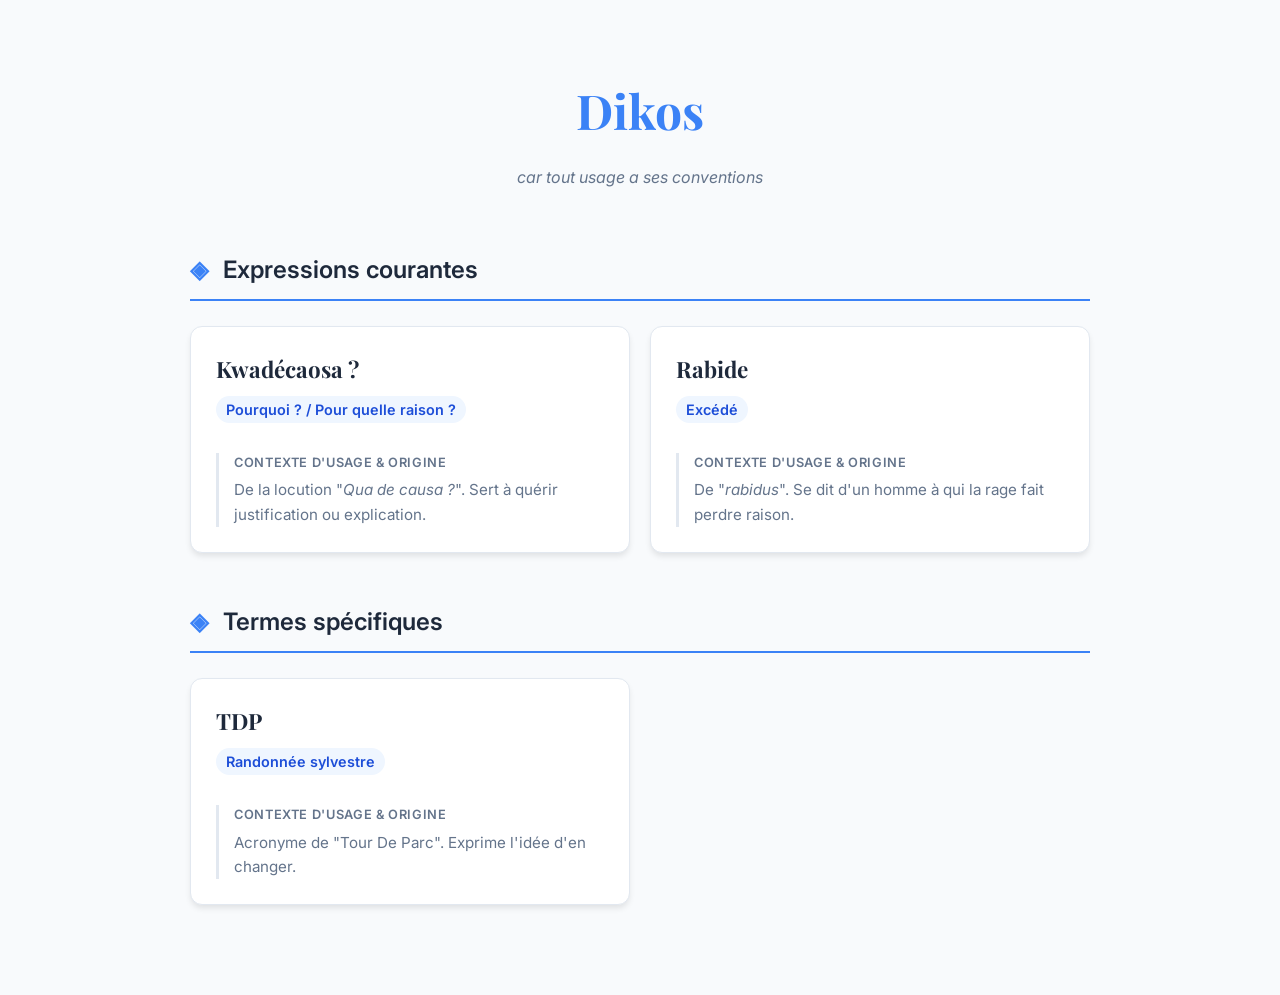
==== Dikos.html @ 9bad60e7 "Add files via upload" ====
<!DOCTYPE html>
<html lang="fr">
<head>
    <meta charset="UTF-8">
    <meta name="viewport" content="width=device-width, initial-scale=1.0">
    <title>Dikos en ligne</title>
    <link href="https://fonts.googleapis.com/css2?family=Inter:wght@300;400;600&family=Playfair+Display:ital,wght@0,700;1,700&display=swap" rel="stylesheet">
    <style>
        :root {
            --bg-color: #f8fafc;
            --card-bg: #ffffff;
            --text-main: #1e293b;
            --text-muted: #64748b;
            --accent: #3b82f6;
            --border: #e2e8f0;
            --shadow: 0 4px 6px -1px rgb(0 0 0 / 0.1);
        }

        body {
            font-family: 'Inter', sans-serif;
            background-color: var(--bg-color);
            color: var(--text-main);
            line-height: 1.6;
            margin: 0;
            padding: 40px 20px;
        }

        .container {
            max-width: 900px;
            margin: 0 auto;
        }

        header {
            text-align: center;
            margin-bottom: 60px;
        }

        h1 {
            font-family: 'Playfair Display', serif;
            font-size: 3rem;
            margin-bottom: 10px;
            color: var(--accent);
        }

        .subtitle {
            color: var(--text-muted);
            font-style: italic;
        }

        /* Styles des sections par thèmes */
        .theme-section {
            margin-bottom: 50px;
        }

        .theme-title {
            display: flex;
            align-items: center;
            font-size: 1.5rem;
            font-weight: 600;
            border-bottom: 2px solid var(--accent);
            padding-bottom: 10px;
            margin-bottom: 25px;
        }

        .theme-title::before {
            content: "◈";
            margin-right: 15px;
            color: var(--accent);
        }

        /* Grille des expressions */
        .grid {
            display: grid;
            grid-template-columns: repeat(auto-fill, minmax(400px, 1fr));
            gap: 20px;
        }

        @media (max-width: 600px) {
            .grid { grid-template-columns: 1fr; }
        }

        /* Carte d'expression */
        .card {
            background: var(--card-bg);
            padding: 25px;
            border-radius: 12px;
            border: 1px solid var(--border);
            box-shadow: var(--shadow);
            transition: transform 0.2s ease;
        }

        .card:hover {
            transform: translateY(-3px);
        }

        .expression {
            font-family: 'Playfair Display', serif;
            font-size: 1.4rem;
            font-weight: bold;
            display: block;
            margin-bottom: 8px;
        }

        .meaning {
            display: inline-block;
            background: #eff6ff;
            color: #1d4ed8;
            padding: 2px 10px;
            border-radius: 20px;
            font-size: 0.9rem;
            font-weight: 600;
            margin-bottom: 15px;
        }

        .context {
            font-size: 0.95rem;
            color: var(--text-muted);
            border-left: 3px solid var(--border);
            padding-left: 15px;
            margin-top: 15px;
        }

        .context-label {
            font-weight: 600;
            font-size: 0.8rem;
            text-transform: uppercase;
            letter-spacing: 0.05em;
            display: block;
            margin-bottom: 5px;
        }
    </style>
</head>
<body>

<div class="container">
    <header>
        <h1>Dikos</h1>
        <p class="subtitle">car tout usage a ses conventions</p>
    </header>

    <section class="theme-section">
        <h2 class="theme-title">Expressions courantes</h2>
        
        <div class="grid">
            <article class="card">
                <span class="expression">Kwadécaosa ?</span>
                <span class="meaning">Pourquoi ? / Pour quelle raison ?</span>
                <div class="context">
                    <span class="context-label">Contexte d'usage & origine</span>
                    De la locution "<i>Qua de causa ?</i>". Sert à quérir justification ou explication.
                </div>
            </article>

            <article class="card">
                <span class="expression">Rabide</span>
                <span class="meaning">Excédé</span>
                <div class="context">
                    <span class="context-label">Contexte d'usage & origine</span>
                    De "<i>rabidus</i>". Se dit d'un homme à qui la rage fait perdre raison.
                </div>
            </article>
        </div>
    </section>

    <section class="theme-section">
        <h2 class="theme-title">Termes spécifiques</h2>
        
        <div class="grid">
            <article class="card">
                <span class="expression">TDP</span>
                <span class="meaning">Randonnée sylvestre</span>
                <div class="context">
                    <span class="context-label">Contexte d'usage & origine</span>
                    Acronyme de "Tour De Parc". Exprime l'idée d'en changer.
                </div>
            </article>
        </div>
    </section>

</div>

</body>
</html>
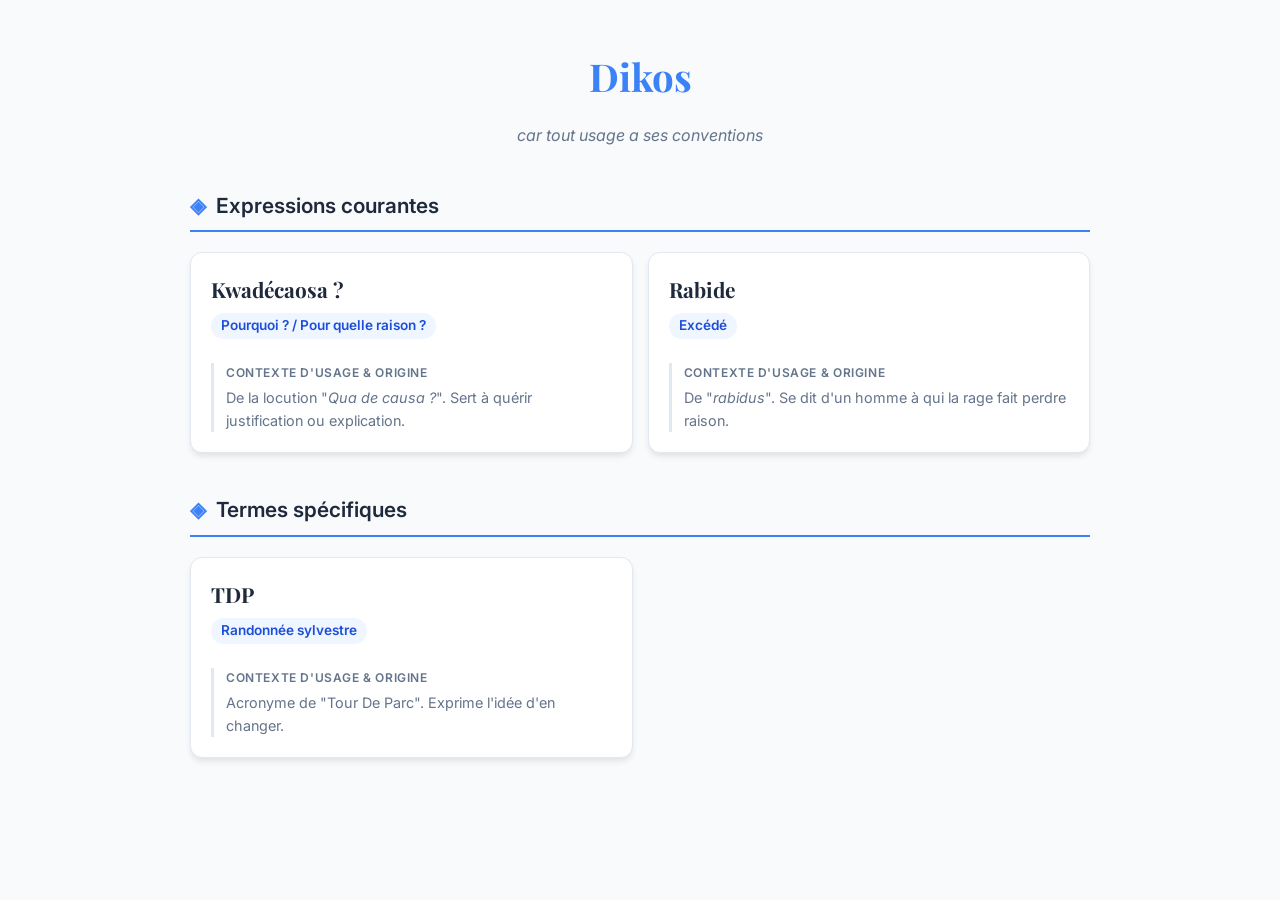
==== commit de91eea5: "Update Dikos.html" ====
--- a/Dikos.html
+++ b/Dikos.html
@@ -22,7 +22,7 @@
             color: var(--text-main);
             line-height: 1.6;
             margin: 0;
-            padding: 40px 20px;
+            padding: 20px 12px;
         }
 
         .container {
@@ -32,57 +32,57 @@
 
         header {
             text-align: center;
-            margin-bottom: 60px;
+            margin-bottom: 40px;
         }
 
         h1 {
             font-family: 'Playfair Display', serif;
-            font-size: 3rem;
-            margin-bottom: 10px;
+            font-size: 2.4rem;
+            margin-bottom: 8px;
             color: var(--accent);
         }
 
         .subtitle {
             color: var(--text-muted);
             font-style: italic;
+            font-size: 1rem;
         }
 
-        /* Styles des sections par thèmes */
         .theme-section {
-            margin-bottom: 50px;
+            margin-bottom: 40px;
         }
 
         .theme-title {
             display: flex;
             align-items: center;
-            font-size: 1.5rem;
+            font-size: 1.3rem;
             font-weight: 600;
             border-bottom: 2px solid var(--accent);
-            padding-bottom: 10px;
-            margin-bottom: 25px;
+            padding-bottom: 8px;
+            margin-bottom: 20px;
         }
 
         .theme-title::before {
             content: "◈";
-            margin-right: 15px;
+            margin-right: 10px;
             color: var(--accent);
         }
 
-        /* Grille des expressions */
         .grid {
             display: grid;
-            grid-template-columns: repeat(auto-fill, minmax(400px, 1fr));
-            gap: 20px;
+            grid-template-columns: 1fr;
+            gap: 15px;
         }
 
-        @media (max-width: 600px) {
-            .grid { grid-template-columns: 1fr; }
+        @media (min-width: 600px) {
+            .grid {
+                grid-template-columns: repeat(auto-fill, minmax(350px, 1fr));
+            }
         }
 
-        /* Carte d'expression */
         .card {
             background: var(--card-bg);
-            padding: 25px;
+            padding: 20px;
             border-radius: 12px;
             border: 1px solid var(--border);
             box-shadow: var(--shadow);
@@ -95,10 +95,10 @@
 
         .expression {
             font-family: 'Playfair Display', serif;
-            font-size: 1.4rem;
+            font-size: 1.3rem;
             font-weight: bold;
             display: block;
-            margin-bottom: 8px;
+            margin-bottom: 6px;
         }
 
         .meaning {
@@ -107,26 +107,26 @@
             color: #1d4ed8;
             padding: 2px 10px;
             border-radius: 20px;
-            font-size: 0.9rem;
+            font-size: 0.85rem;
             font-weight: 600;
-            margin-bottom: 15px;
+            margin-bottom: 12px;
         }
 
         .context {
-            font-size: 0.95rem;
+            font-size: 0.9rem;
             color: var(--text-muted);
             border-left: 3px solid var(--border);
-            padding-left: 15px;
-            margin-top: 15px;
+            padding-left: 12px;
+            margin-top: 12px;
         }
 
         .context-label {
             font-weight: 600;
-            font-size: 0.8rem;
+            font-size: 0.75rem;
             text-transform: uppercase;
             letter-spacing: 0.05em;
             display: block;
-            margin-bottom: 5px;
+            margin-bottom: 4px;
         }
     </style>
 </head>
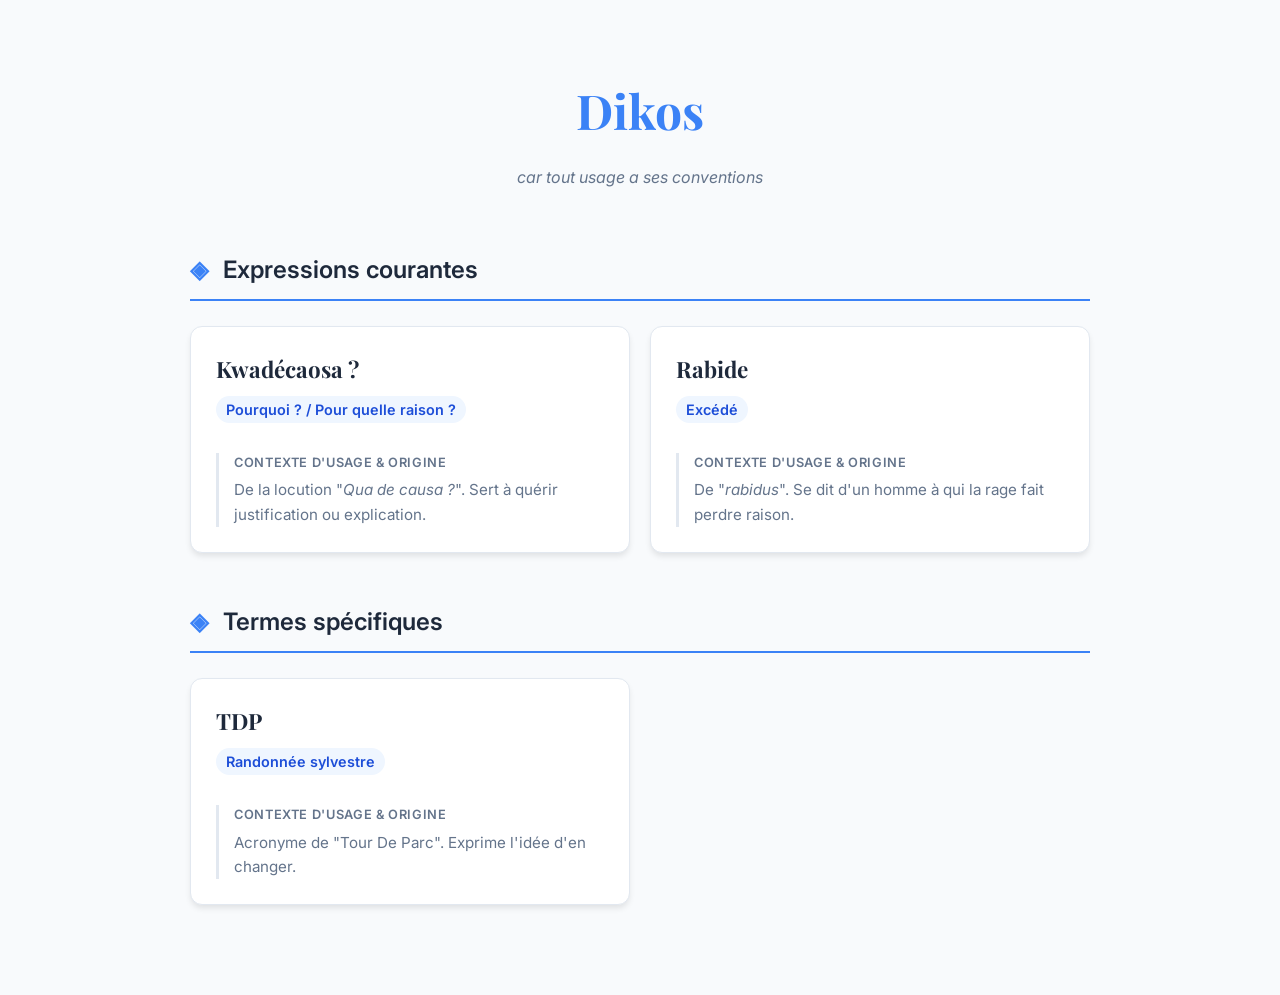
==== commit 067fc822: "Update Dikos.html" ====
--- a/Dikos.html
+++ b/Dikos.html
@@ -22,7 +22,7 @@
             color: var(--text-main);
             line-height: 1.6;
             margin: 0;
-            padding: 20px 12px;
+            padding: 40px 20px;
         }
 
         .container {
@@ -32,57 +32,57 @@
 
         header {
             text-align: center;
-            margin-bottom: 40px;
+            margin-bottom: 60px;
         }
 
         h1 {
             font-family: 'Playfair Display', serif;
-            font-size: 2.4rem;
-            margin-bottom: 8px;
+            font-size: 3rem;
+            margin-bottom: 10px;
             color: var(--accent);
         }
 
         .subtitle {
             color: var(--text-muted);
             font-style: italic;
-            font-size: 1rem;
         }
 
+        /* Styles des sections par thèmes */
         .theme-section {
-            margin-bottom: 40px;
+            margin-bottom: 50px;
         }
 
         .theme-title {
             display: flex;
             align-items: center;
-            font-size: 1.3rem;
+            font-size: 1.5rem;
             font-weight: 600;
             border-bottom: 2px solid var(--accent);
-            padding-bottom: 8px;
-            margin-bottom: 20px;
+            padding-bottom: 10px;
+            margin-bottom: 25px;
         }
 
         .theme-title::before {
             content: "◈";
-            margin-right: 10px;
+            margin-right: 15px;
             color: var(--accent);
         }
 
+        /* Grille des expressions */
         .grid {
             display: grid;
-            grid-template-columns: 1fr;
-            gap: 15px;
+            grid-template-columns: repeat(auto-fill, minmax(400px, 1fr));
+            gap: 20px;
         }
 
-        @media (min-width: 600px) {
-            .grid {
-                grid-template-columns: repeat(auto-fill, minmax(350px, 1fr));
-            }
+        @media (max-width: 600px) {
+            .grid { grid-template-columns: 1fr; }
         }
 
+        /* Carte d'expression */
         .card {
             background: var(--card-bg);
-            padding: 20px;
+            padding: 25px;
             border-radius: 12px;
             border: 1px solid var(--border);
             box-shadow: var(--shadow);
@@ -95,10 +95,10 @@
 
         .expression {
             font-family: 'Playfair Display', serif;
-            font-size: 1.3rem;
+            font-size: 1.4rem;
             font-weight: bold;
             display: block;
-            margin-bottom: 6px;
+            margin-bottom: 8px;
         }
 
         .meaning {
@@ -107,26 +107,26 @@
             color: #1d4ed8;
             padding: 2px 10px;
             border-radius: 20px;
-            font-size: 0.85rem;
+            font-size: 0.9rem;
             font-weight: 600;
-            margin-bottom: 12px;
+            margin-bottom: 15px;
         }
 
         .context {
-            font-size: 0.9rem;
+            font-size: 0.95rem;
             color: var(--text-muted);
             border-left: 3px solid var(--border);
-            padding-left: 12px;
-            margin-top: 12px;
+            padding-left: 15px;
+            margin-top: 15px;
         }
 
         .context-label {
             font-weight: 600;
-            font-size: 0.75rem;
+            font-size: 0.8rem;
             text-transform: uppercase;
             letter-spacing: 0.05em;
             display: block;
-            margin-bottom: 4px;
+            margin-bottom: 5px;
         }
     </style>
 </head>
